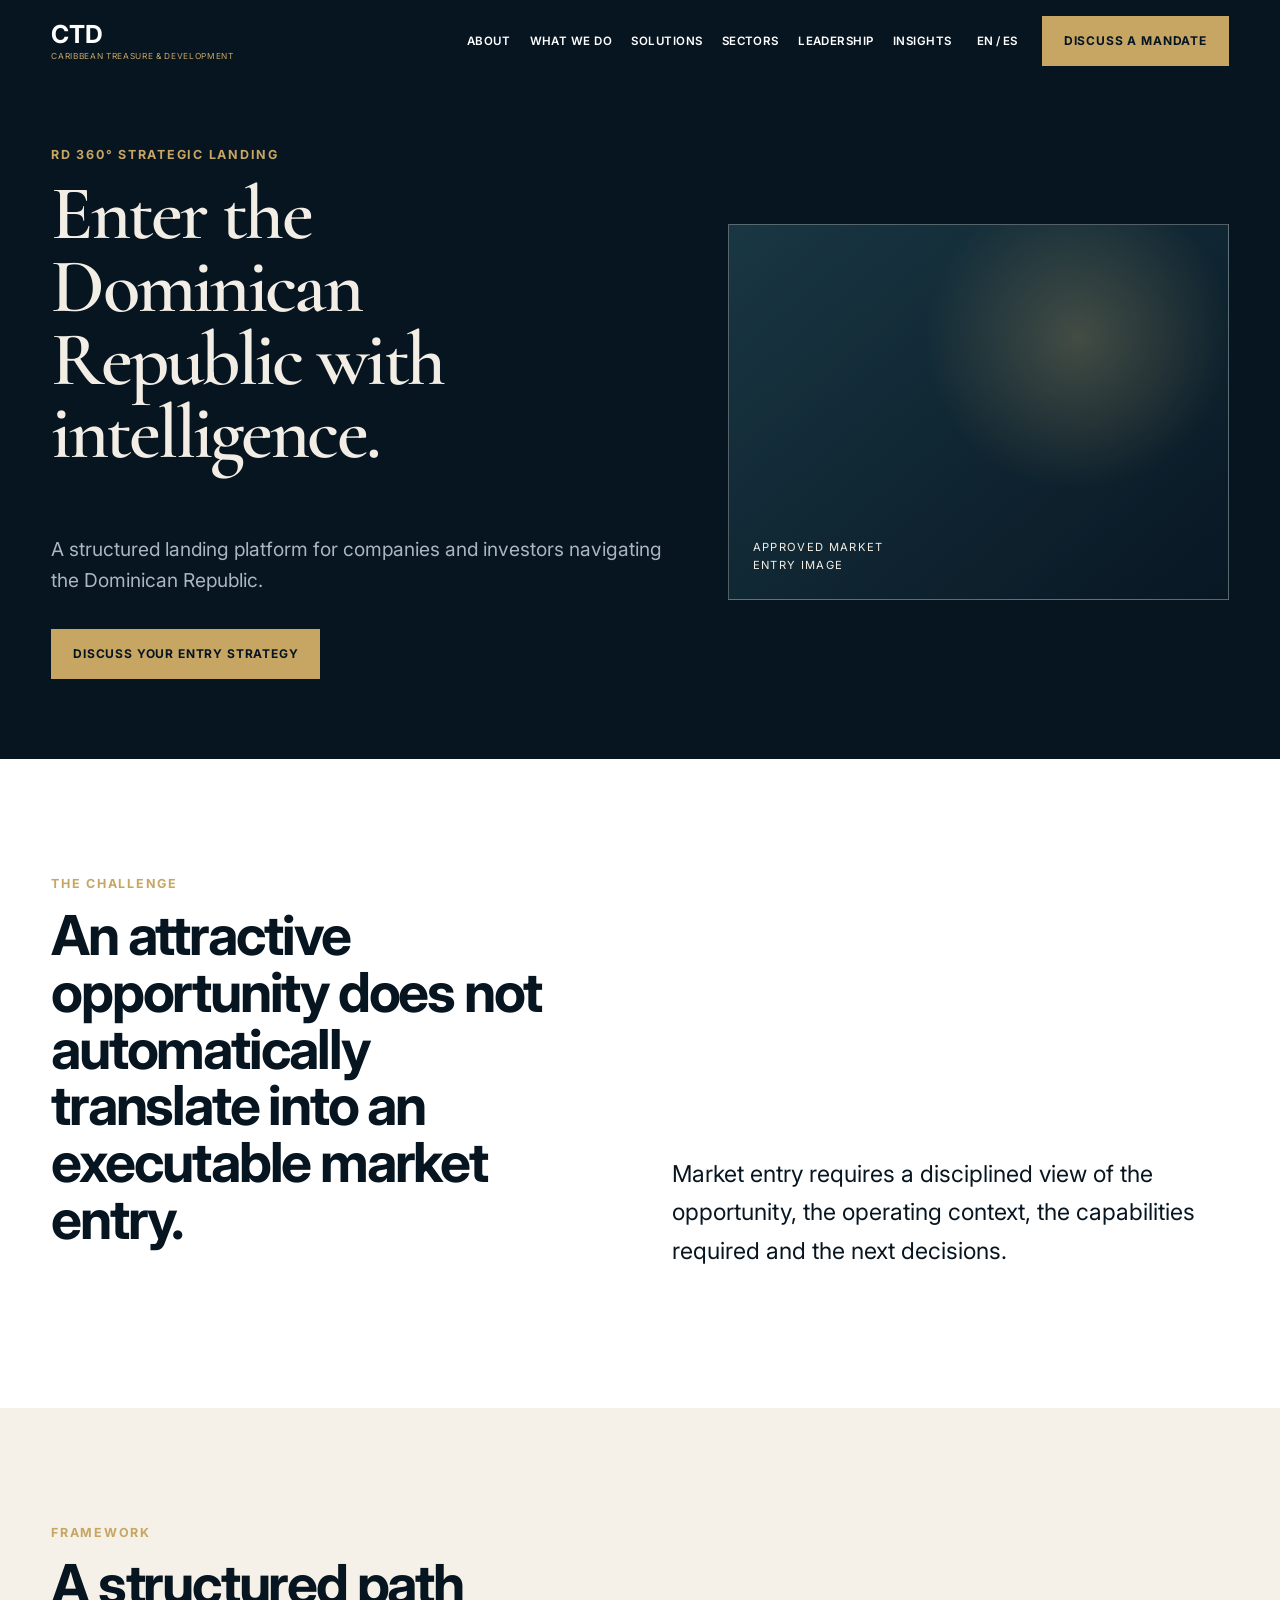
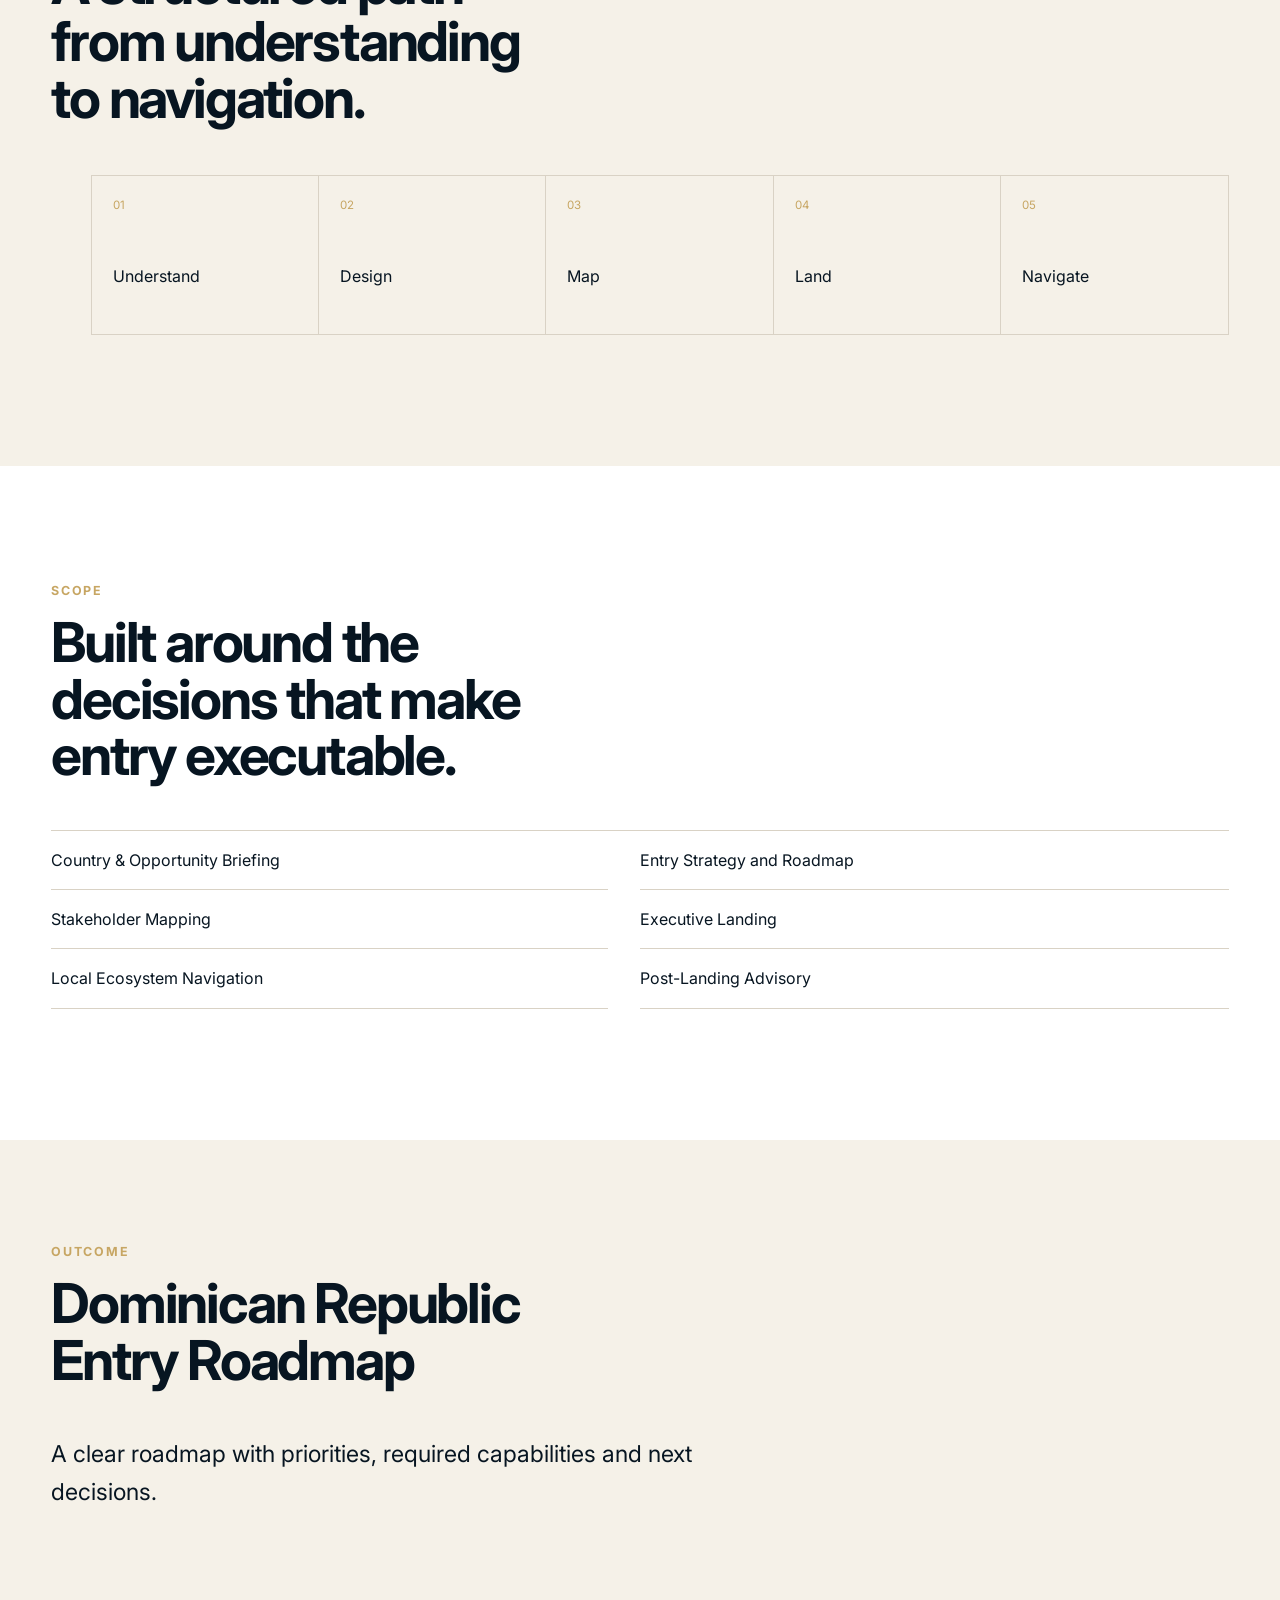
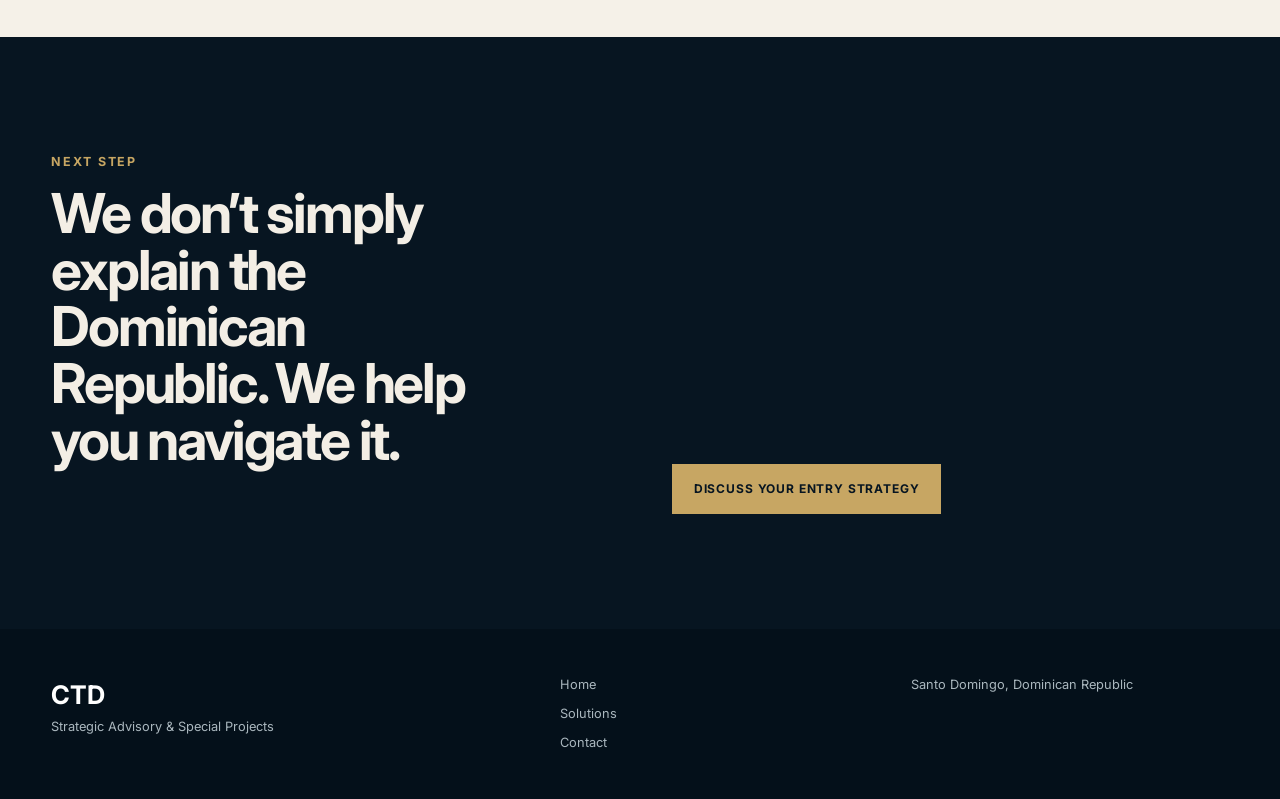
==== solution-rd360.html @ 38cf8631 "inicial commit" ====
<!doctype html>
<html lang="en">
<head>
  <meta charset="utf-8"><meta name="viewport" content="width=device-width, initial-scale=1">
  <meta name="description" content="A structured landing platform for companies and investors navigating the Dominican Republic.">
  <title>RD 360° Strategic Landing | CTD</title>
  <link rel="stylesheet" href="styles.css">
  <script defer src="app.js"></script>
</head>
<body>
  <a class="skip-link" href="#main">Skip to content</a>
  <header class="site-header scrolled" data-header><div class="container header-inner">
    <a class="brand" href="index.html" aria-label="CTD home">
      <span class="brand-mark">CTD</span>
      <span class="brand-name">Caribbean Treasure &amp; Development</span>
    </a>
    <button class="menu-toggle" type="button" aria-expanded="false" aria-controls="primary-nav" data-menu-button>
      <span class="sr-only">Open navigation</span>
      <span>

      </span>
      <span>

      </span>
      <span>

      </span>
    </button>
    <nav class="primary-nav" id="primary-nav" aria-label="Primary navigation" data-nav>
      <a href="index.html#about">About</a>
      <a href="index.html#capabilities">What We Do</a>
      <a href="index.html#solutions">Solutions</a>
      <a href="index.html#sectors">Sectors</a><a href="index.html#leadership">Leadership</a>
      <a href="index.html#insights">Insights</a>
      <button class="language-switch" type="button" data-language>EN / ES</button>
      <a class="button button-gold nav-cta" href="index.html#contact" data-event="cta_discuss_mandate">Discuss a Mandate</a>
    </nav>
  </div>
</header>
  <main id="main">
    <section class="solution-hero">
      <div class="container hero-grid">
        <div class="reveal">
          <p class="eyebrow">RD 360° Strategic Landing</p>
      <h1>Enter the Dominican Republic with intelligence.</h1>
      <p class="hero-lead">A structured landing platform for companies and investors navigating the Dominican Republic.</p>
      <div class="hero-actions">
        <a class="button button-gold" href="index.html#contact" data-event="solution_cta_click">Discuss Your Entry Strategy
        </a>
      </div>
    </div>
    <div class="image-placeholder reveal" role="img" aria-label="Approved market entry image pending">
      <span>
        Approved market entry image
      </span>
    </div>
  </div>
</section>
    <section class="section">
      <div class="container positioning-grid reveal">
        <div>
          <p class="eyebrow">
            The challenge
          </p>
      <h2>
        An attractive opportunity does not automatically translate into an executable market entry.
      </h2>
    </div>
      <p class="large-copy">
        Market entry requires a disciplined view of the opportunity, the operating context, the capabilities required and the next decisions.
      </p>
    </div>
  </section>
    <section class="section positioning">
      <div class="container">
        <p class="eyebrow">Framework</p>
      <h2>A structured path from understanding to navigation.</h2>
      <ol class="solution-framework">
        <li>Understand</li>
        <li>Design</li>
        <li>Map</li>
        <li>Land</li>
        <li>Navigate</li>
    </ol>
  </div>
</section>
    <section class="section">
      <div class="container">
        <p class="eyebrow">Scope</p>
        <h2>Built around the decisions that make entry executable.</h2>
      <ul class="scope-grid">
        <li>Country &amp; Opportunity Briefing</li>
        <li>Entry Strategy and Roadmap</li>
        <li>Stakeholder Mapping</li>
        <li>Executive Landing</li>
        <li>Local Ecosystem Navigation</li>
        <li>Post-Landing Advisory</li>
    </ul>
  </div>
</section>
    <section class="outcome"><div class="container reveal"><p class="eyebrow">Outcome</p>
      <h2>Dominican Republic Entry Roadmap</h2>
      <p class="large-copy">A clear roadmap with priorities, required capabilities and next decisions.

      </p>
    </div>
  </section>
    <section class="contact">
      <div class="container positioning-grid">
        <div>
          <p class="eyebrow">Next step</p>
          <h2>We don’t simply explain the Dominican Republic. We help you navigate it.</h2>
        </div>
        <div>
          <a class="button button-gold" href="index.html#contact" data-event="solution_cta_click">Discuss Your Entry Strategy</a>
        </div>
      </div></section>
  </main>
  <footer class="site-footer">
    <div class="container footer-grid"><div>
      <strong class="footer-logo">CTD</strong>
      <p>Strategic Advisory &amp; Special Projects</p>
    </div>
    <nav aria-label="Footer navigation">
      <a href="index.html">Home</a>
      <a href="index.html#solutions">Solutions</a>
      <a href="index.html#contact">Contact</a>
    </nav>
    <div>
      <p>Santo Domingo, Dominican Republic</p></div>
  </div>
</footer>
</body>
</html>
---- styles.css ----
@import url('https://fonts.googleapis.com/css2?family=Cormorant+Garamond:wght@500;600&family=Inter:wght@400;500;600;700&display=swap');

:root {
  --navy: #071521;
  --navy-mid: #0d2230;
  --gold: #c7a663;
  --cream: #f3eee5;
  --slate: #aab7be;
  --teal: #3a7582;
  --white: #fff;
  --warm: #f5f1e8;
  --border: #d9d2c5;
  --content: 1200px;
  --copy: 720px;
  --gutter: clamp(20px, 4vw, 64px);
  --section: clamp(72px, 9vw, 144px);
  --font-display: "Cormorant Garamond", Georgia, serif;
  --font-ui: Inter, Aptos, Arial, sans-serif;
}

* { box-sizing: border-box; }
html { scroll-behavior: smooth; }
body { margin: 0; color: var(--navy); background: var(--white); font-family: var(--font-ui); line-height: 1.65; }
a { color: inherit; text-decoration: none; }
button, input, select, textarea { font: inherit; }
img { display: block; max-width: 100%; }
.container { width: min(var(--content), calc(100% - 2 * var(--gutter))); margin-inline: auto; }
.section { padding-block: var(--section); }
.sr-only { position: absolute; width: 1px; height: 1px; overflow: hidden; clip: rect(0,0,0,0); white-space: nowrap; }
.skip-link { position: fixed; z-index: 1000; left: 1rem; top: -5rem; background: var(--gold); color: var(--navy); padding: .8rem 1rem; }
.skip-link:focus { top: 1rem; }
:focus-visible { outline: 3px solid var(--gold); outline-offset: 4px; }

h1, h2, h3, p { margin-top: 0; }
h1 { font: 600 clamp(3rem, 6vw, 6.5rem)/.95 var(--font-display); letter-spacing: -.035em; max-width: 12ch; }
h2 { font-size: clamp(2.25rem, 4.3vw, 4rem); line-height: 1.03; letter-spacing: -.04em; max-width: 14ch; }
h3 { line-height: 1.2; }
.eyebrow { color: var(--gold); font-size: .78rem; font-weight: 700; letter-spacing: .14em; text-transform: uppercase; }
.large-copy { max-width: var(--copy); font-size: clamp(1.1rem, 2vw, 1.45rem); }

.site-header { position: fixed; inset: 0 0 auto; z-index: 100; color: var(--white); transition: background .25s ease, box-shadow .25s ease; }
.site-header.scrolled, .site-header.menu-open { background: rgba(7,21,33,.98); box-shadow: 0 8px 30px rgba(0,0,0,.16); }
.header-inner { min-height: 82px; display: flex; align-items: center; justify-content: space-between; gap: 2rem; }
.brand { display: grid; line-height: 1; }
.brand-mark { font-size: 1.55rem; font-weight: 700; }
.brand-name { margin-top: .35rem; color: var(--gold); font-size: .52rem; letter-spacing: .08em; text-transform: uppercase; }
.primary-nav { display: flex; align-items: center; gap: clamp(.8rem, 1.5vw, 1.6rem); font-size: .72rem; font-weight: 600; letter-spacing: .04em; text-transform: uppercase; }
.primary-nav > a:not(.button), .language-switch { position: relative; border: 0; color: inherit; background: none; cursor: pointer; }
.primary-nav > a:not(.button)::after { content: ""; position: absolute; left: 0; right: 100%; bottom: -.5rem; height: 1px; background: var(--gold); transition: right .2s ease; }
.primary-nav > a:hover::after { right: 0; }
.menu-toggle { display: none; width: 44px; height: 44px; border: 0; background: transparent; padding: 10px; }
.menu-toggle span:not(.sr-only) { display: block; height: 2px; margin: 5px 0; background: var(--white); }

.button { min-height: 50px; display: inline-flex; justify-content: center; align-items: center; padding: .8rem 1.3rem; border: 1px solid transparent; font-size: .75rem; font-weight: 700; letter-spacing: .07em; text-transform: uppercase; cursor: pointer; }
.button-gold { background: var(--gold); color: var(--navy); }
.button-gold:hover { background: var(--cream); }
.text-link { display: inline-flex; align-items: center; gap: .5rem; min-height: 44px; border-bottom: 1px solid currentColor; font-size: .78rem; font-weight: 700; letter-spacing: .08em; text-transform: uppercase; }

.hero { min-height: 760px; padding: 130px 0 65px; color: var(--cream); background: var(--navy); display: flex; align-items: center; }
.hero-grid { display: grid; grid-template-columns: 55fr 45fr; align-items: center; gap: clamp(2rem, 5vw, 6rem); }
.hero-lead { max-width: 670px; color: var(--slate); font-size: clamp(1rem, 1.7vw, 1.2rem); }
.hero-actions { display: flex; flex-wrap: wrap; align-items: center; gap: 1.5rem; margin-top: 2rem; }
.hero-visual { margin: 0; }
.image-placeholder { aspect-ratio: 4/3; display: grid; place-items: end start; padding: 1.5rem; border: 1px solid rgba(255,255,255,.3); color: var(--cream); background: linear-gradient(140deg, rgba(58,117,130,.35), rgba(13,34,48,.15)), radial-gradient(circle at 70% 30%, rgba(199,166,99,.35), transparent 35%); }
.image-placeholder span { max-width: 20ch; font-size: .7rem; letter-spacing: .12em; text-transform: uppercase; }
.hero-visual figcaption { padding-top: .7rem; text-align: right; color: var(--slate); font-size: .65rem; letter-spacing: .13em; text-transform: uppercase; }

.positioning { background: var(--warm); }
.positioning-grid { display: grid; grid-template-columns: 1fr 1fr; gap: 5vw; align-items: end; }
.section-label { margin-top: clamp(4rem, 8vw, 7rem); }
.capability-grid { display: grid; grid-template-columns: repeat(4,1fr); border-top: 1px solid var(--border); border-left: 1px solid var(--border); }
.capability-card { min-height: 230px; padding: 1.6rem; border-right: 1px solid var(--border); border-bottom: 1px solid var(--border); transition: color .25s, background .25s; }
.capability-card span, .index { color: var(--gold); font-size: .7rem; }
.capability-card h3 { margin: 3rem 0 .4rem; text-transform: uppercase; letter-spacing: .08em; }
.capability-card:hover { color: var(--cream); background: var(--navy-mid); }

.solutions h2 { margin-bottom: 3rem; }
.solution-grid { display: grid; grid-template-columns: 1.25fr repeat(4,1fr); }
.solution-card { min-height: 310px; display: flex; flex-direction: column; padding: 1.5rem; border: 1px solid var(--border); border-left: 0; background: var(--warm); }
.solution-card:first-child { border-left: 1px solid var(--border); }
.solution-card.featured { color: var(--cream); background: var(--navy-mid); }
.solution-card h3 { margin: auto 0 1rem; }
.solution-card p { color: #52616a; font-size: .85rem; }
.solution-card.featured p { color: var(--slate); }
.card-link { margin-top: 1rem; color: var(--gold); font-size: .72rem; font-weight: 700; text-transform: uppercase; }
.solution-card:hover { transform: translateY(-4px); border-color: var(--gold); }

.differentiators { padding-block: clamp(56px, 7vw, 100px); color: var(--cream); background: var(--navy-mid); }
.differentiators h2 { max-width: 20ch; }
.differentiator-row { display: grid; grid-template-columns: repeat(3,1fr); gap: 2rem; margin-top: 3rem; color: var(--gold); font-size: .75rem; font-weight: 700; letter-spacing: .11em; text-transform: uppercase; }
.process-layout { display: grid; grid-template-columns: 1fr 1.35fr; gap: 6vw; }
.process-list { display: grid; grid-template-columns: repeat(3,1fr); margin: 0; padding: 0; list-style: none; }
.process-list li { min-height: 190px; padding: 1.4rem; border: 1px solid var(--border); }
.process-list li + li { border-left: 0; }
.process-list span { color: var(--gold); font-size: .72rem; }
.process-list strong, .process-list small { display: block; }
.process-list strong { margin-top: 3rem; font-size: .85rem; text-transform: uppercase; }
.process-list small { color: #65737b; }

.insights { padding-block: 70px; background: var(--warm); }
.insights-inner { display: grid; grid-template-columns: .7fr 2fr auto; align-items: center; gap: 2rem; }
.insights h2 { max-width: 28ch; margin-bottom: 0; font-size: clamp(1.5rem, 2.7vw, 2.6rem); }
.dark-link { color: var(--navy); }
.leadership { background: var(--white); }

.contact { padding-block: var(--section); color: var(--cream); background: var(--navy); }
.contact-grid { display: grid; grid-template-columns: .8fr 1.2fr; gap: 7vw; }
.contact h2 { max-width: 12ch; }
.contact p:not(.eyebrow) { color: var(--slate); }
.contact-form { display: grid; gap: 1.2rem; }
.field-row { display: grid; grid-template-columns: repeat(2,1fr); gap: 1.2rem; }
.contact-form label { display: grid; gap: .4rem; font-size: .78rem; font-weight: 600; letter-spacing: .04em; }
.contact-form input, .contact-form select, .contact-form textarea { width: 100%; border: 1px solid #38505e; border-radius: 0; background: var(--navy-mid); color: var(--white); padding: .85rem; }
.contact-form input, .contact-form select { min-height: 50px; }
.consent { grid-template-columns: auto 1fr !important; align-items: start; font-weight: 400 !important; }
.consent input { width: 20px; min-height: 20px; margin-top: .1rem; }
.form-message { min-height: 1.2rem; margin: 0; }
.contact-form .button { justify-self: start; }
.site-footer { padding-block: 45px; color: var(--slate); background: #04101a; font-size: .8rem; }
.footer-grid { display: grid; grid-template-columns: 1.5fr 1fr 1fr; gap: 2rem; }
.footer-logo { color: var(--white); font-size: 1.6rem; }
.site-footer nav { display: grid; gap: .5rem; }

.reveal { opacity: 0; transform: translateY(18px); transition: opacity .45s ease, transform .45s ease; }
.reveal.visible { opacity: 1; transform: none; }

.solution-hero { min-height: 680px; padding: 145px 0 80px; display: flex; align-items: center; color: var(--cream); background: var(--navy); }
.solution-framework { counter-reset: framework; display: grid; grid-template-columns: repeat(5,1fr); margin-top: 3rem; }
.solution-framework li { list-style: none; min-height: 160px; padding: 1.3rem; border: 1px solid var(--border); }
.solution-framework li + li { border-left: 0; }
.solution-framework li::before { counter-increment: framework; content: "0" counter(framework); display: block; margin-bottom: 3rem; color: var(--gold); font-size: .72rem; }
.scope-grid { display: grid; grid-template-columns: repeat(2,1fr); padding: 0; border-top: 1px solid var(--border); }
.scope-grid li { padding: 1rem 0; border-bottom: 1px solid var(--border); list-style: none; }
.scope-grid li:nth-child(odd) { margin-right: 2rem; }
.outcome { padding: clamp(60px, 8vw, 110px) 0; background: var(--warm); }

@media (max-width: 1023px) {
  .menu-toggle { display: block; color: white; }
  .primary-nav { position: fixed; inset: 82px 0 auto; display: none; max-height: calc(100vh - 82px); overflow: auto; padding: 1.2rem var(--gutter) 2rem; background: var(--navy); align-items: stretch; }
  .primary-nav.open { display: grid; }
  .primary-nav a, .primary-nav button { min-height: 44px; display: flex; align-items: center; }
  .hero-grid, .positioning-grid, .process-layout, .contact-grid { grid-template-columns: 1fr; }
  .hero { padding-bottom: 0; }
  .hero-visual { width: calc(100% + 2 * var(--gutter)); margin-left: calc(-1 * var(--gutter)); }
  .hero-visual figcaption { padding-right: var(--gutter); }
  .capability-grid { grid-template-columns: repeat(2,1fr); }
  .solution-grid { grid-template-columns: repeat(2,1fr); }
  .solution-card { border: 1px solid var(--border); }
  .solution-card:nth-child(n+4) { display: none; }
  .insights-inner { grid-template-columns: 1fr; }
  .solution-framework { grid-template-columns: repeat(3,1fr); }
}

@media (max-width: 767px) {
  :root { --gutter: 22px; }
  .header-inner { min-height: 70px; }
  .primary-nav { top: 70px; }
  .brand-name { display: none; }
  .hero { min-height: 100svh; padding-top: 100px; }
  h1 { font-size: clamp(2.85rem, 13vw, 4.1rem); }
  h2 { font-size: clamp(2rem, 9vw, 3rem); }
  .hero-actions { align-items: stretch; flex-direction: column; }
  .hero-actions .button { width: 100%; }
  .capability-grid { display: flex; overflow-x: auto; border: 0; }
  .capability-card { min-width: 75%; min-height: 190px; border: 1px solid var(--border); }
  .solution-grid { grid-template-columns: 1fr; }
  .solution-card { min-height: 140px; }
  .solution-card h3 { margin: 1rem 0 .4rem; }
  .differentiator-row, .process-list, .footer-grid, .field-row, .scope-grid { grid-template-columns: 1fr; }
  .process-list li, .process-list li + li { min-height: 120px; border: 0; border-bottom: 1px solid var(--border); }
  .process-list strong { margin-top: 1rem; }
  .contact-form .button { width: 100%; }
  .solution-framework { grid-template-columns: 1fr; padding-left: 0; }
  .solution-framework li, .solution-framework li + li { min-height: auto; border: 0; border-bottom: 1px solid var(--border); }
  .solution-framework li::before { margin-bottom: .8rem; }
  .scope-grid li:nth-child(odd) { margin-right: 0; }
}

@media (prefers-reduced-motion: reduce) {
  *, *::before, *::after { scroll-behavior: auto !important; transition-duration: .01ms !important; animation-duration: .01ms !important; animation-iteration-count: 1 !important; }
  .reveal { opacity: 1; transform: none; }
}
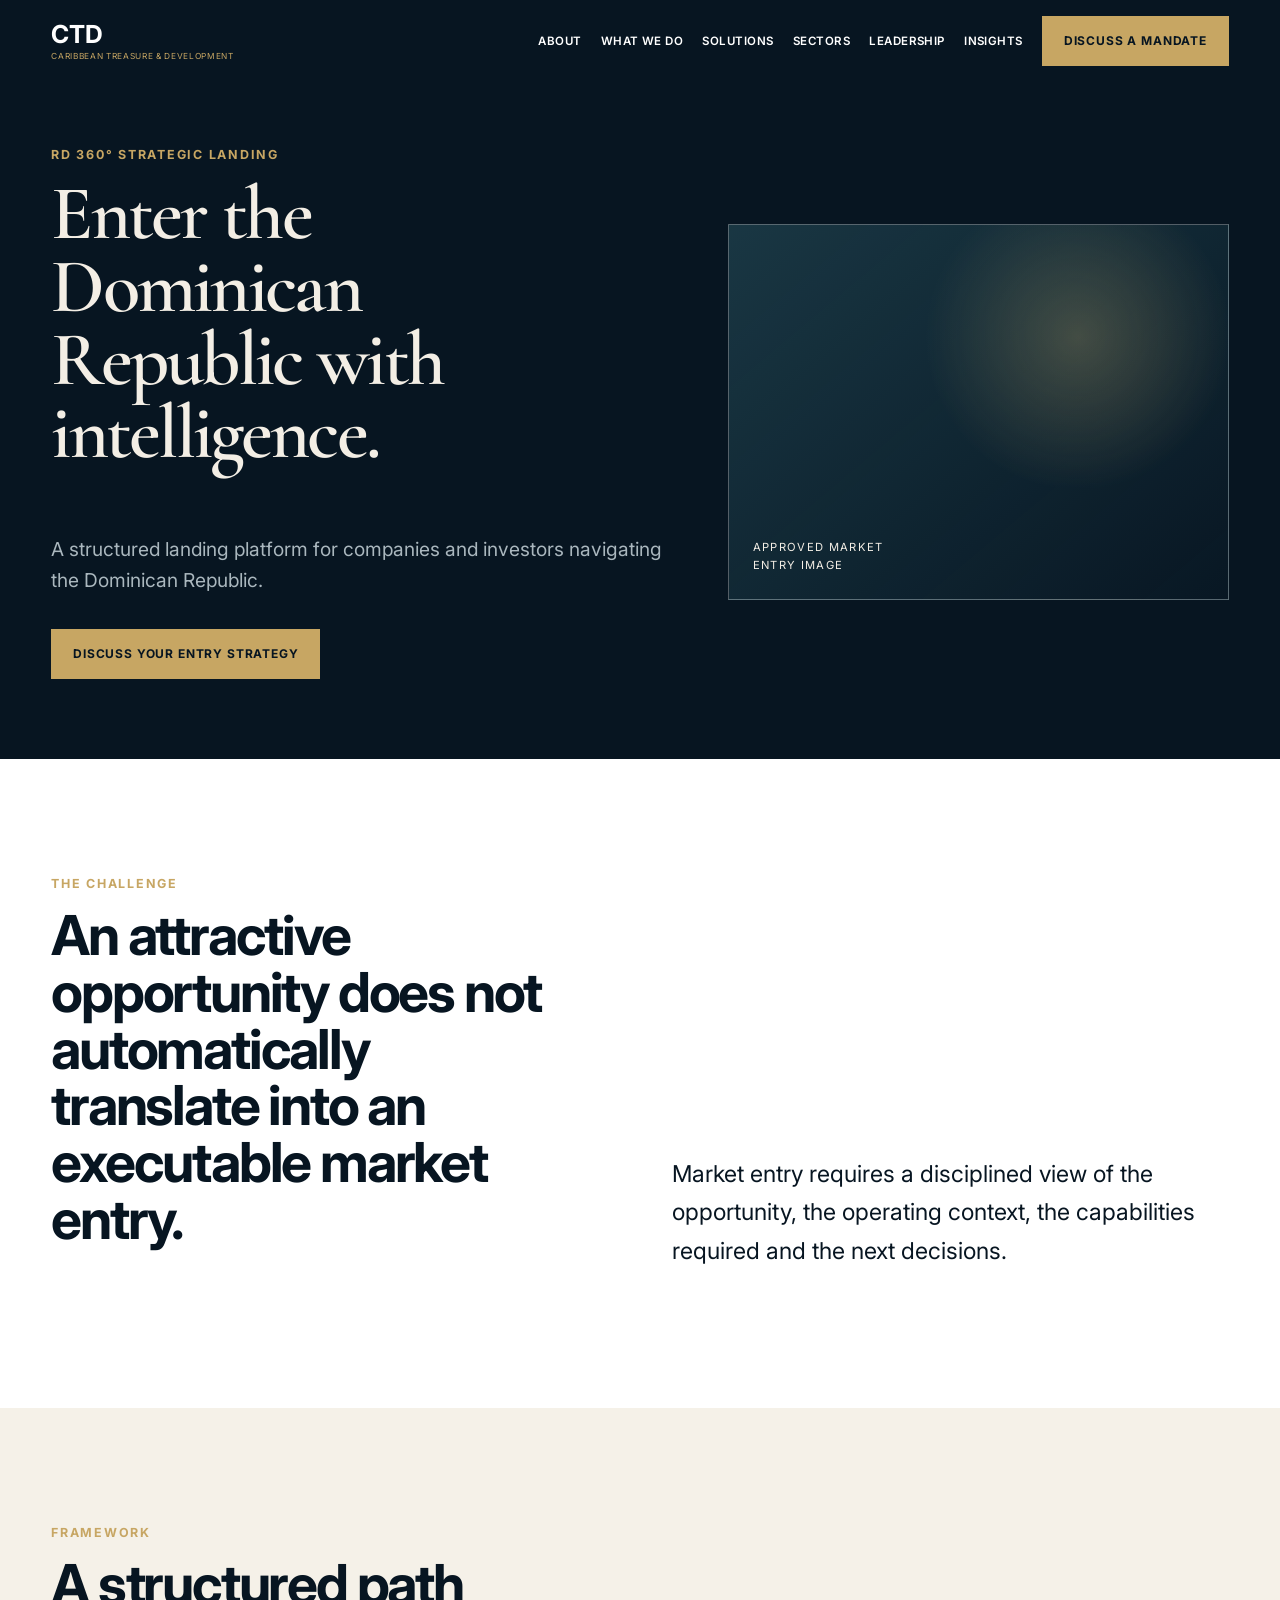
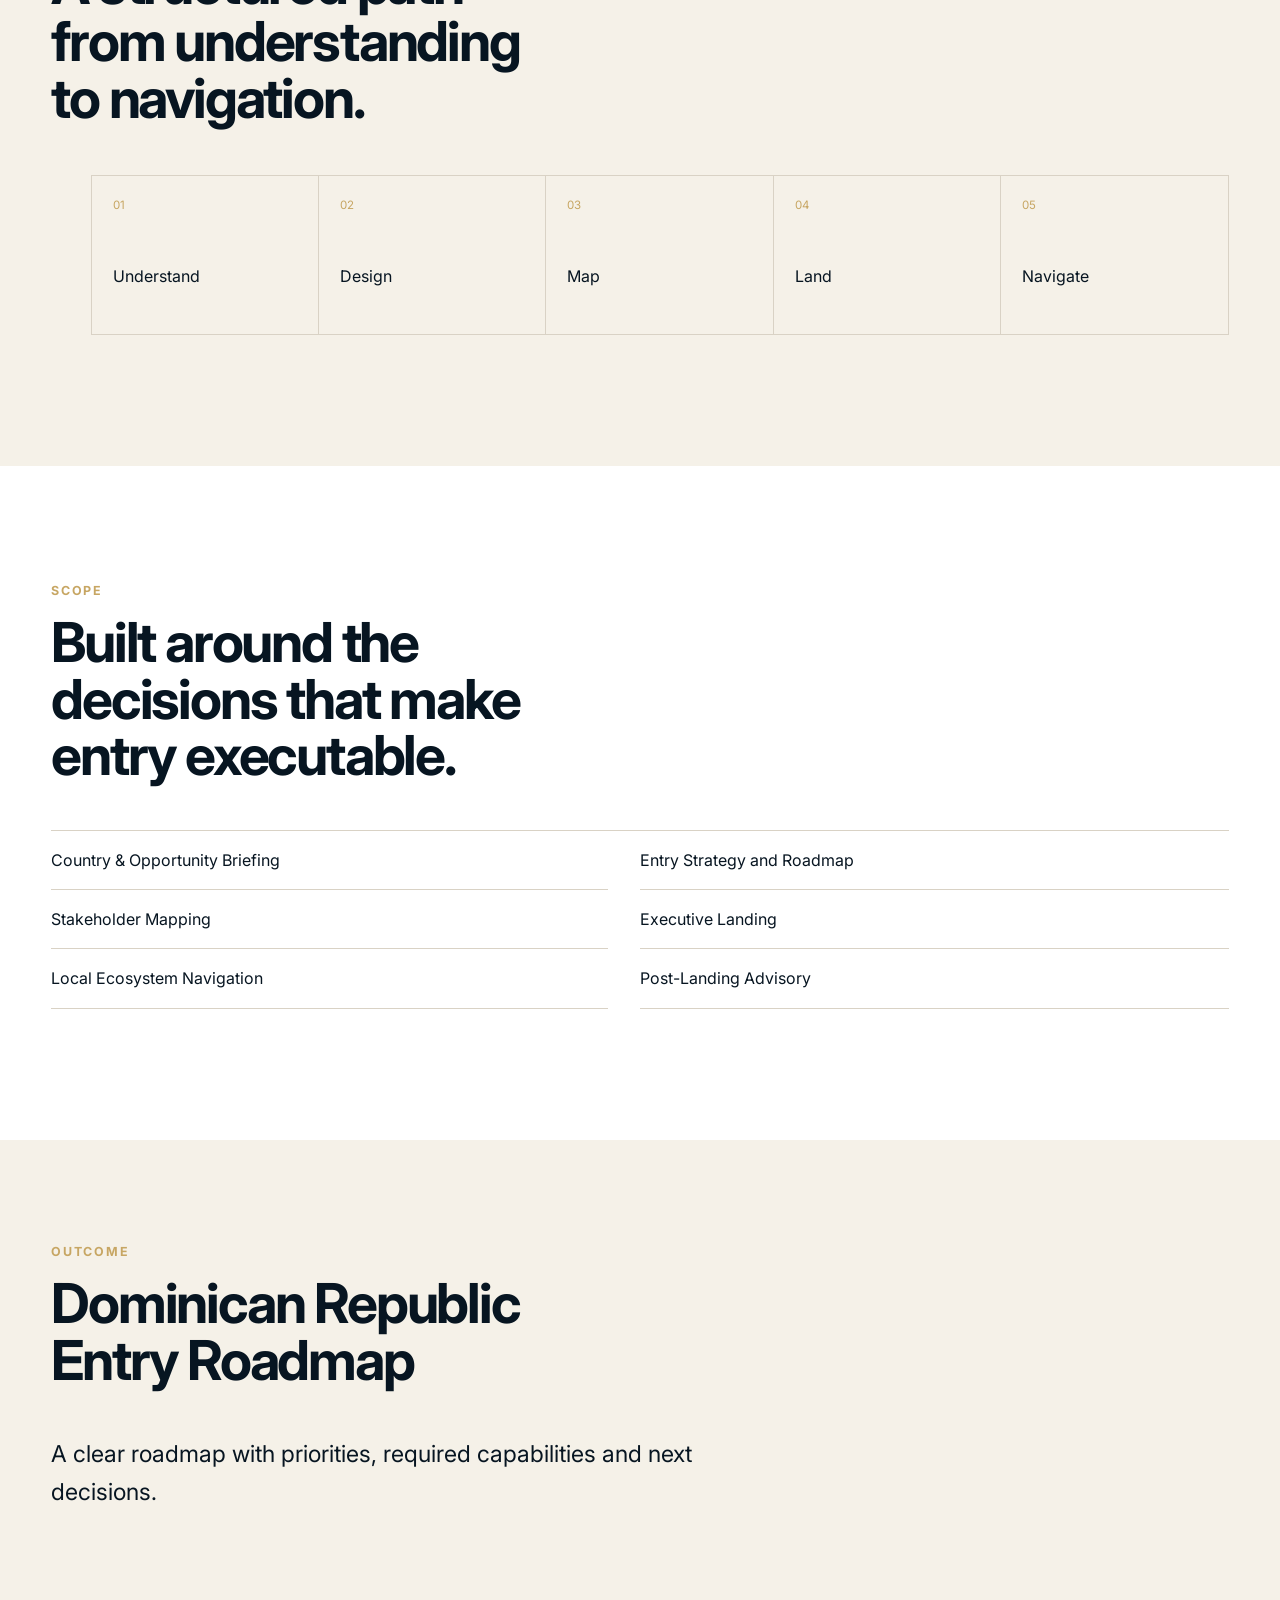
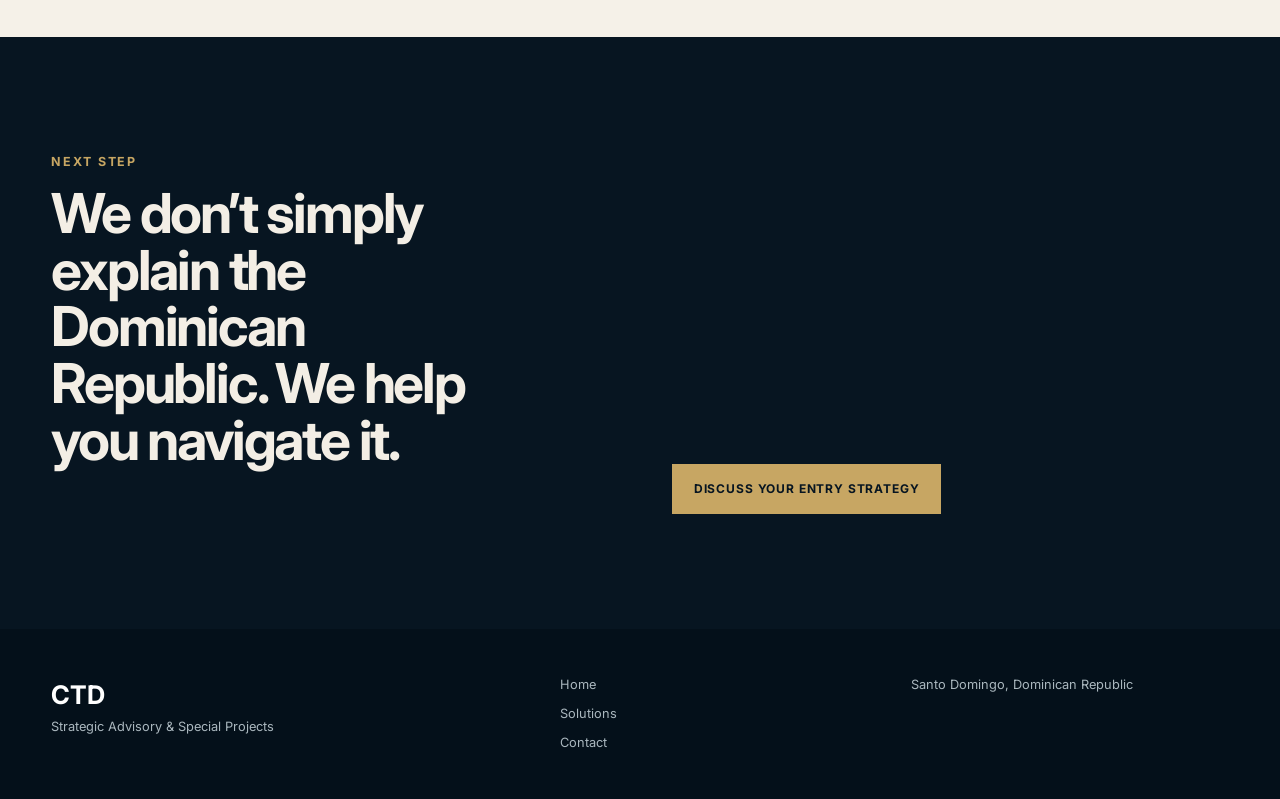
==== commit 9f51ba13: "LuciL_Biografia" ====
--- a/solution-rd360.html
+++ b/solution-rd360.html
@@ -32,7 +32,7 @@
       <a href="index.html#solutions">Solutions</a>
       <a href="index.html#sectors">Sectors</a><a href="index.html#leadership">Leadership</a>
       <a href="index.html#insights">Insights</a>
-      <button class="language-switch" type="button" data-language>EN / ES</button>
+    <!--  <button class="language-switch" type="button" data-language>EN / ES</button>-->
       <a class="button button-gold nav-cta" href="index.html#contact" data-event="cta_discuss_mandate">Discuss a Mandate</a>
     </nav>
   </div>
--- a/styles.css
+++ b/styles.css
@@ -180,3 +180,50 @@
   *, *::before, *::after { scroll-behavior: auto !important; transition-duration: .01ms !important; animation-duration: .01ms !important; animation-iteration-count: 1 !important; }
   .reveal { opacity: 1; transform: none; }
 }
+
+
+/**/
+.leadership-cards {
+  display: grid;
+  grid-template-columns: repeat(auto-fit, minmax(280px, 1fr));
+  gap: 2rem;
+  margin-top: 3rem;
+}
+
+.leader-card {
+  background: #ffffff;
+  border-radius: 16px;
+  padding: 2rem;
+  text-align: center;
+  box-shadow: 0 10px 25px rgba(0, 0, 0, 0.08);
+  transition: transform 0.3s ease, box-shadow 0.3s ease;
+}
+
+.leader-card:hover {
+  transform: translateY(-8px);
+  box-shadow: 0 15px 35px rgba(0, 0, 0, 0.12);
+}
+
+.leader-card img {
+  width: 120px;
+  height: 120px;
+  border-radius: 50%;
+  object-fit: cover;
+  margin-bottom: 1rem;
+}
+
+.leader-card h3 {
+  margin-bottom: 0.5rem;
+  font-size: 1.3rem;
+}
+
+.leader-card .title {
+  color: #0d6efd;
+  font-weight: 600;
+  margin-bottom: 1rem;
+}
+
+.leader-card p {
+  color: #666;
+  line-height: 1.6;
+}
